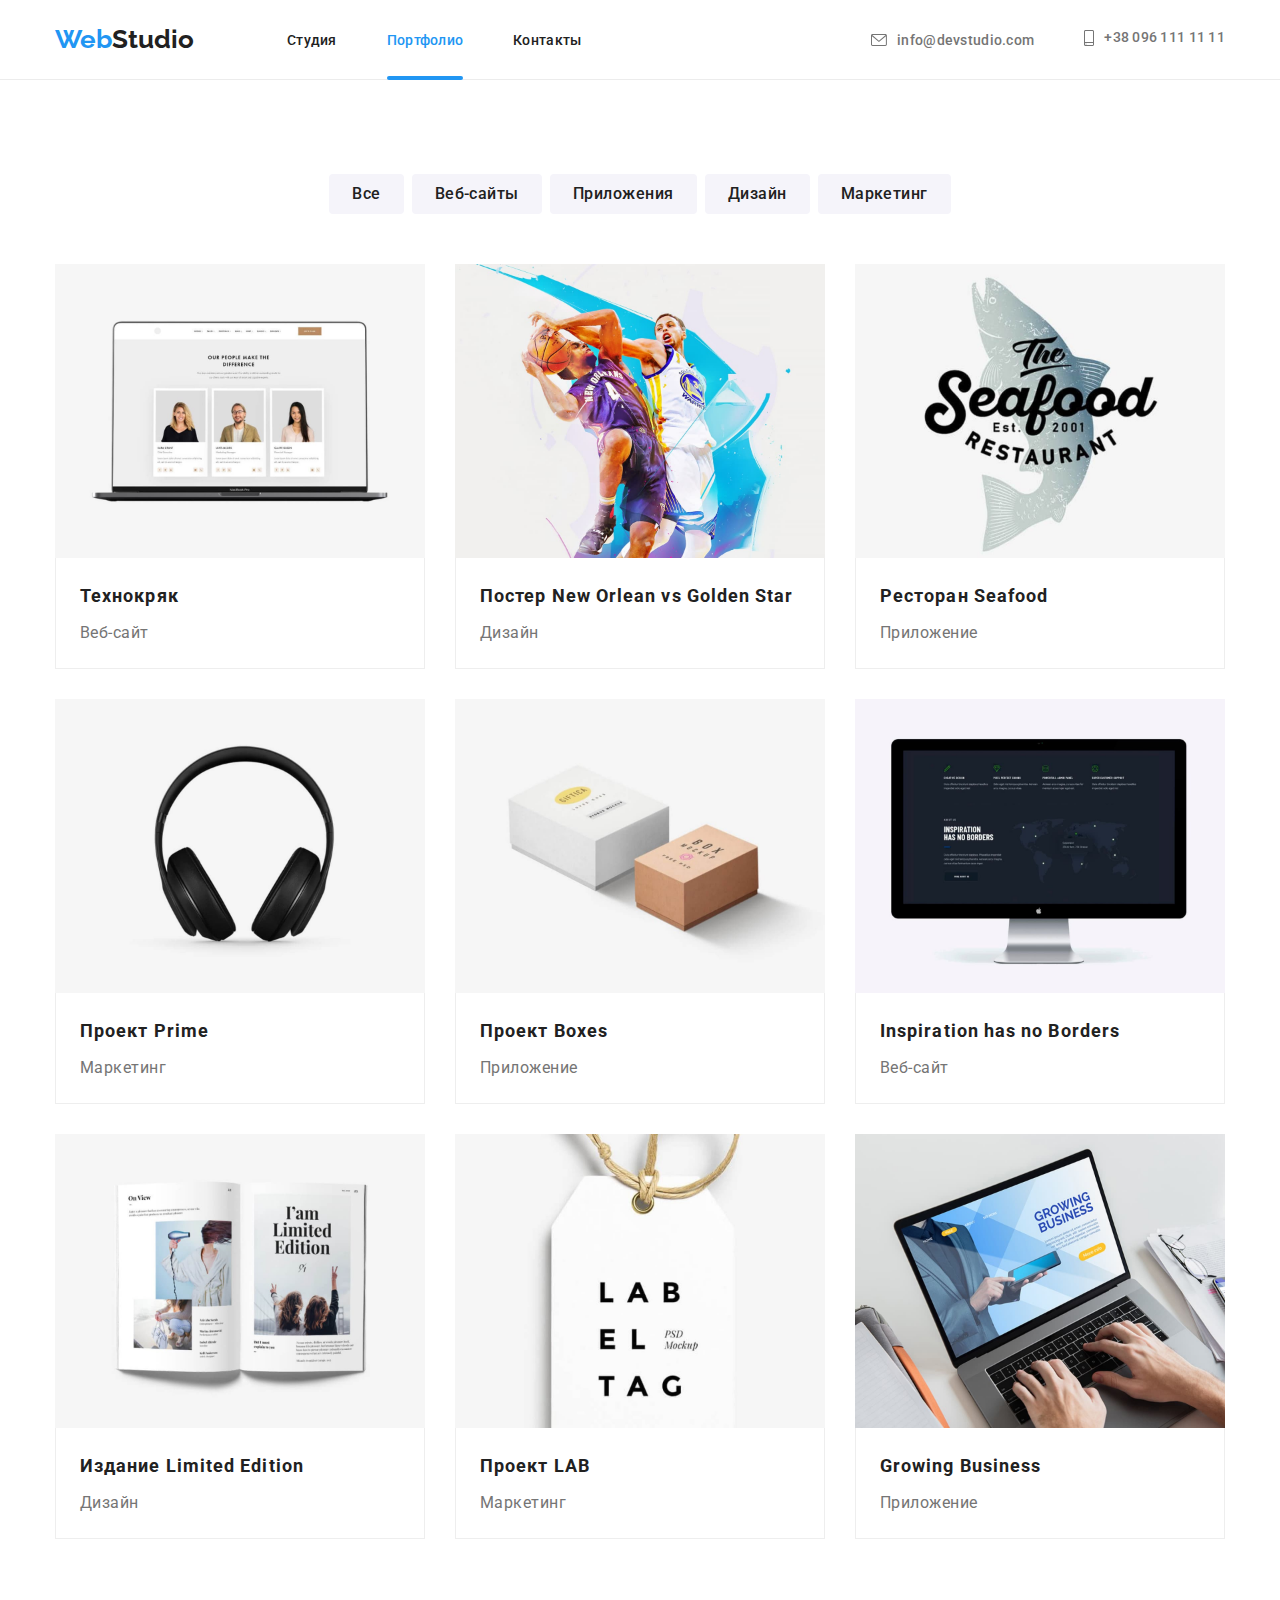
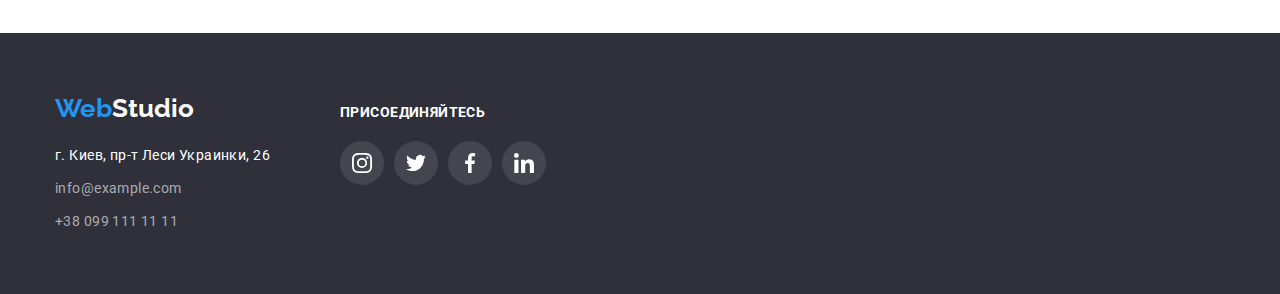
==== portfolio.html @ a5e1581c "Добавляет начальные файлы проекта" ====
<!DOCTYPE html>
<html lang="ru">
<head>
    <meta charset="UTF-8">
    <meta http-equiv="X-UA-Compatible" content="IE=edge">
    <meta name="viewport" content="width=device-width, initial-scale=1.0">
    <title>Portfolio</title>
    <link rel="preconnect" href="https://fonts.googleapis.com">
    <link rel="preconnect" href="https://fonts.gstatic.com" crossorigin>
    <link href="https://fonts.googleapis.com/css2?family=Raleway:wght@700&family=Roboto:wght@400;500;700;900&display=swap"
        rel="stylesheet">
    <link rel="stylesheet" href="./css/normalize.css" />
    <link rel="stylesheet" href="https://cdnjs.cloudflare.com/ajax/libs/modern-normalize/1.1.0/modern-normalize.min.css">
    <link rel="stylesheet" href="./css/styles.css" />

</head>
<body>
    <!--header-->
    <header class="content">
        <div class="container main-nav">
            <nav class="menu">
                <a class=logo href="./index.html"><span class="accent">Web</span>Studio</a>
                <ul class="menu-list no-markers">
                    <li class="menu-item">
                        <a href="./index.html" class="menu-link">Студия</a>
                    </li>
                    <li class="menu-item">
                        <a href="./portfolio.html" class="menu-link current">Портфолио</a>
                    </li>
                    <li class="menu-item">
                        <a href="#" class="menu-link">Контакты</a>
                    </li>
                </ul>
            </nav>
            <ul class="connection no-markers">
                <li class="connection-link">
                    <a href="mailto:info@devstudio.com" class="contact-us">
                        <svg class="contact-icon" width="16px" height="12px">
                            <use href="./images/sprite.svg#icon-envelope"></use>
                        </svg>
                        info@devstudio.com
                    </a>
                </li>
                <li class="connection-link">
                    <a href="tel+380961111111" class="contact-us">
                        <svg class="contact-icon" width="10px" height="16px">
                            <use href="./images/sprite.svg#icon-smartphone"></use>
                        </svg>
                        +38 096 111 11 11
                    </a>
                </li>
            </ul>
        </div>
    </header>
    <main>
        <section class="section">
            <div class="container">
                <h1 class="visually-hidden">Наши работы</h1> <!-- Надо будет скрыть этот элемент "h1"! --> 
                <ul class="filter no-markers">
                    <li class="filter-item"><button type="button" class="filter-button button">Все</button></li>
                    <li class="filter-item"><button type="button" class="filter-button button">Веб-сайты</button></li>
                    <li class="filter-item"><button type="button" class="filter-button button">Приложения</button></li>
                    <li class="filter-item"><button type="button" class="filter-button button">Дизайн</button></li>
                    <li class="filter-item"><button type="button" class="filter-button button">Маркетинг</button></li>
                </ul>
                <ul class="card-set no-markers">
                    <li class="card-set-item">
                        <a class="card-set-link" href="#">
                            <div class="card-thumb">
                                <img class="project-image" src="./images/technokryak.jpg" alt="экран макбука" width="370">
                                <div class="card-overlay">
                                    <p class="card-text">Ресурс предлагает комплексные предложения с разным уровнем функционала и сервисов. Все это позволит
                                        посетителю получить
                                        исчерпывающие сведения о компании или частном лице.</p>
                                </div> 
                            </div>
                            <div class="card-content">
                                <h2 class="title-project">Технокряк</h2>
                                <p class="project-description">Веб-сайт</p>
                            </div>
                        </a>
                    </li>
                    <li class="card-set-item">
                        <a class="card-set-link" href="#">
                            <div class="card-thumb">
                                <img class="project-image" src="./images/poster.jpg" alt="два парня играют в баскетбол" width="370">
                                <div class="card-overlay">
                                    <p class="card-text">Ресурс предлагает комплексные предложения с разным уровнем функционала и сервисов. Все это позволит
                                        посетителю получить
                                        исчерпывающие сведения о компании или частном лице.</p>
                                </div> 
                            </div>
                            <div class="card-content">
                                <h2 class="title-project">Постер New Orlean vs Golden Star</h2>
                                <p class="project-description">Дизайн</p>
                            </div>
                        </a>
                    </li>
                    <li class="card-set-item">
                        <a class="card-set-link" href="#">
                            <div class="card-thumb">
                                <img class="project-image" src="./images/seafood.jpg" alt="Логотип ресторана Сифуд" width="370">
                                <div class="card-overlay">
                                    <p class="card-text">Ресурс предлагает комплексные предложения с разным уровнем функционала и сервисов. Все это
                                        позволит
                                        посетителю получить
                                        исчерпывающие сведения о компании или частном лице.</p>
                                </div>
                            </div>
                            <div class="card-content">
                                <h2 class="title-project">Ресторан Seafood</h2>
                                <p class="project-description">Приложение</p>
                            </div>
                        </a>
                    </li>
                    <li class="card-set-item">
                        <a class="card-set-link" href="#">
                            <div class="card-thumb">
                                <img class="project-image" src="./images/prime.jpg" alt="Наушники" width="370">
                                <div class="card-overlay">
                                    <p class="card-text">Ресурс предлагает комплексные предложения с разным уровнем функционала и сервисов. Все это
                                        позволит
                                        посетителю получить
                                        исчерпывающие сведения о компании или частном лице.</p>
                                </div>
                            </div>
                            <div class="card-content">
                                <h2 class="title-project">Проект Prime</h2>
                                <p class="project-description">Маркетинг</p>
                            </div>
                        </a>
                    </li>
                    <li class="card-set-item">
                        <a class="card-set-link" href="#">
                            <div class="card-thumb">
                                <img class="project-image" src="./images/boxes.jpg" alt="Две коробки" width="370">
                                <div class="card-overlay">
                                    <p class="card-text">Ресурс предлагает комплексные предложения с разным уровнем функционала и сервисов. Все это
                                        позволит
                                        посетителю получить
                                        исчерпывающие сведения о компании или частном лице.</p>
                                </div>
                            </div>
                            <div class="card-content">
                                <h2 class="title-project">Проект Boxes</h2>
                                <p class="project-description">Приложение</p>
                            </div>
                        </a>
                    </li>
                    <li class="card-set-item">
                        <a class="card-set-link" href="#">
                            <div class="card-thumb">
                                <img class="project-image" src="./images/inspiration.jpg" alt="Экран компьютера" width="370">
                                <div class="card-overlay">
                                    <p class="card-text">Ресурс предлагает комплексные предложения с разным уровнем функционала и сервисов. Все это
                                        позволит
                                        посетителю получить
                                        исчерпывающие сведения о компании или частном лице.</p>
                                </div>
                            </div>
                            <div class="card-content">
                                <h2 class="title-project">Inspiration has no Borders</h2>
                                <p class="project-description">Веб-сайт</p>
                            </div>
                        </a>
                    </li>
                    <li class="card-set-item">
                        <a class="card-set-link" href="#">
                            <div class="card-thumb">
                                <img class="project-image" src="./images/Limited.jpg" alt="Открытая книга" width="370">
                                <div class="card-overlay">
                                    <p class="card-text">Ресурс предлагает комплексные предложения с разным уровнем функционала и сервисов. Все это
                                        позволит
                                        посетителю получить
                                        исчерпывающие сведения о компании или частном лице.</p>
                                </div>
                            </div>
                            <div class="card-content">
                                <h2 class="title-project">Издание Limited Edition</h2>
                                <p class="project-description">Дизайн</p>
                            </div>
                        </a>
                    </li>
                    <li class="card-set-item">
                        <a class="card-set-link" href="#">
                            <div class="card-thumb">
                                <img class="project-image" src="./images/LAB.jpg" alt="Бейдж с названием проетка" width="370">
                                <div class="card-overlay">
                                    <p class="card-text">Ресурс предлагает комплексные предложения с разным уровнем функционала и сервисов. Все это
                                        позволит
                                        посетителю получить
                                        исчерпывающие сведения о компании или частном лице.</p>
                                </div>
                            </div>
                            <div class="card-content">
                                <h2 class="title-project">Проект LAB</h2>
                                <p class="project-description">Маркетинг</p>
                            </div>
                        </a>
                    </li>
                    <li class="card-set-item">
                        <a class="card-set-link" href="#">
                            <div class="card-thumb">
                                <img class="project-image" src="./images/Business.jpg" alt="Работа за ноутбуком" width="370">
                                <div class="card-overlay">
                                     <p class="card-text">Ресурс предлагает комплексные предложения с разным уровнем функционала и сервисов. Все это
                                            позволит
                                            посетителю получить
                                            исчерпывающие сведения о компании или частном лице.</p>
                                </div>
                            </div>
                            <div class="card-content">
                                <h2 class="title-project">Growing Business</h2>
                                <p class="project-description">Приложение</p>
                            </div>
                        </a>
                    </li>
                </ul>
            </div>
        </section>
    </main>
    <!--footer-->
    <footer class="dark">
        <div class="container footer">
            <div class="contact-group">
                <a class=logo-footer href="./index.html"><span class="accent">Web</span>Studio</a>
                <address>
                    <ul class="contacts no-markers">
                        <li class="contacts-footer"><a class="find-us"
                                href="https://www.google.com/maps/place/бул.+Леси+Украинки,+26,+Киев" target="_blank"
                                rel="noreferrer noopener nofollow">г. Киев, пр-т Леси Украинки, 26</a></li>
                        <li class="contacts-footer"><a class=" mail-tel" href="mailto:info@example.com">info@example.com</a>
                        </li>
                        <li class="contacts-footer"><a class="mail-tel" href="tel:+380991111111">+38 099 111 11 11</a></li>
                    </ul>
                </address>
            </div>
            <div class="join">
                <p class="join-text">присоединяйтесь</p>
                <ul class="social-links no-markers">
                    <li class="join-social-links">
                        <a class="social-link-footer" href="#">
                            <svg class="social-link-icon" width="20px" height="20px">
                                <use href="./images/sprite.svg#icon-instagram"></use>
                            </svg>
                        </a>
                    </li>
                    <li class="join-social-links">
                        <a class="social-link-footer" href="#">
                            <svg class="social-link-icon" width="20px" height="20px">
                                <use href="./images/sprite.svg#icon-twitter"></use>
                            </svg>
                        </a>
                    </li>
                    <li class="join-social-links">
                        <a class="social-link-footer" href="#">
                            <svg class="social-link-icon" width="20px" height="20px">
                                <use href="./images/sprite.svg#icon-facebook"></use>
                            </svg>
                        </a>
                    </li>
                    <li class="join-social-links">
                        <a class="social-link-footer" href="#">
                            <svg class="social-link-icon" width="20px" height="20px">
                                <use href="./images/sprite.svg#icon-linkedin"></use>
                            </svg>
                        </a>
                    </li>
                </ul>
            </div>
        </div>
    </footer>
</body>
</html>
---- css/styles.css ----
:root {
    --primery-color: #212121;
    --secondary-color: #757575;
    --accent-color: #2196F3;
    --accent-color-hover: #188CE8;
    --light-color: #FFFFFF;
    --backgound-gray-color: #F5F4FA;
    --link-client-color: #AFB1B8;
    --image-border: 1px solid #EEEEEE;
    --primery-font: 'Roboto', sans-serif;
    --secondary-font: 'Raleway', sans-serif;
    --normal-font: 400;
    --medium-font: 500;
    --bolt-font: 700;
    --bolder-font: 900;
    --primary-font-size: 14px;
    --secondary-font-size: 16px;
}

/* ==============Общие стили и сброс============== */
body {
    background-color: var(--light-color);
    font-size: var(--primary-font-size);
    color: var(--primery-color);
    font-family: var(--primery-font);
    letter-spacing: 0,03em;
}
img {
    display: block;
    max-width: 100%;
}

.container {
    margin-left: auto;
    margin-right: auto;
    width: 1200px;
    padding-left: 15px;
    padding-right: 15px;
}

.no-markers {
    list-style: none;
    padding: 0;
    margin: 0;
}

.menu-link.current {
    color: var(--accent-color);
}

/* ==============/Общие стили и сброс============== */



/* =====================header===================== */

.content {
    padding-top: 24px;
    padding-bottom: 24px;
    border-bottom: 1px solid #ECECEC;
}

.menu {
    display: flex;
    align-items: center;
}

.menu-list {
    display: flex;
}

.logo {
    margin-right: 93px;
}

.menu-list .menu-item:not(:last-child) {
    margin-right: 50px;    
}

.logo {

    color: var(--primery-color);
    font-family: var(--secondary-font);
    font-size: 26px;
    font-weight: var(--bolt-font);
    line-height: 1.19;
    text-decoration: none;
    letter-spacing: 0.03;
}

.accent {
    color: var(--accent-color);
}


.menu-link {
    position: relative;

    color: var(--primery-color);
    font-weight: var(--medium-font);
    text-decoration: none;
    line-height: 1.14;
    letter-spacing: 0.02em;

    padding-top: 32px;
    padding-bottom: 32px;
    bottom: -1px;

    transition: color 250ms cubic-bezier(0.4, 0, 0.2, 1);
}


.current::after {
    content: '';

    position: absolute;
    left: 0;
    bottom: 0;

    display: block;
    width: 100%;
    height: 4px;
    border-radius: 2px;
    background-color: var(--accent-color);
}


.menu-link:hover, 
.menu-link:focus {
    color: var(--accent-color);
}

.connection {
    display: flex;
    align-items: baseline;
    margin-left: auto;
}

.contact-icon {
    fill: currentColor;
    margin-right: 10px;
}

.contact-icon:hover,
.contact-icon:focus {
    fill: currentColor;
}

.connection .connection-link + .connection-link {
    margin-left: 50px;
}

.contact-us {
    display: flex;
    align-items: center;
    color: var(--secondary-color);
    font-weight: var(--medium-font);
    line-height: 1.14;
    letter-spacing: 0.02em;
    text-decoration: none;

    transition: color 250ms cubic-bezier(0.4, 0, 0.2, 1);
}
.contact-us:hover,
.contact-us:focus {
    color: var(--accent-color);
}

/* =====================/header===================== */



/* ==================hero (overlay)================= */

.main-nav {
    display: flex;
    align-items: center;
}

/* backblack */
.section.overlay {
    max-width: 1600px;
    height: 600px;
    margin-left: auto;
    margin-right: auto;
    background-color: #2F303A;
    text-align: center;
    padding-top: 200px;
    padding-bottom: 200px;

    background-image: linear-gradient(
        to right,
        rgba(47, 48, 58, 0.4),
        rgba(47, 48, 58, 0.4)
    ),
    url(../images/background-hero-img.jpg);
    background-repeat: no-repeat;
    background-position: center;
}

.hero-title {
    width: 696px;
    margin-left: auto;
    margin-right: auto;
    margin-top: 0;
    margin-bottom: 30px;

    color: var(--light-color);
    font-weight: var(--bolder-font);
    font-size: 44px;
    font-family: var(--primery-font);
    line-height: 1.36;
    letter-spacing: 0.06em;
    text-transform: uppercase;
}

.button {
    font-family: inherit;
    border: 1px solid transparent;

    transition: background-color 250ms cubic-bezier(0.4, 0, 0.2, 1), box-shadow 250ms cubic-bezier(0.4, 0, 0.2, 1), color 250ms cubic-bezier(0.4, 0, 0.2, 1);
}
.contained {
    padding: 10px 32px;
    margin-left: auto;
    margin-right: auto;
    min-width: 200px;

    color: var(--light-color);
    background-color: var(--accent-color);
    font-weight: var(--bolt-font);
    font-size: var(--secondary-font-size);
    line-height: 1.88;
    letter-spacing: 0.06em;
    cursor: pointer;
    text-align: center;
    border-radius: 4px;
    box-shadow: 0px 4px 4px rgba(0, 0, 0, 0.15);

}

.contained:hover,
.contained:focus {
    background-color: var(--accent-color-hover);
}

/* ==================/hero (overlay)================= */



/* ====================benefits=======================*/
.visually-hidden {
    position: absolute;
    white-space: nowrap;
    width: 1px;
    height: 1px;
    overflow: hidden;
    border: 0;
    padding: 0;
    clip: rect(0 0 0 0);
    clip-path: inset(50%);
    margin: -1px;
    /* Cкрытый элемент */
}

.benefits-content {
    display: flex;
}

.benefits-item:not(:last-child) {
    margin-right: 30px;
}

.benefits-icon-container {
    display: flex;
    justify-content: center;
    align-items: center;
    width: 270px;
    height: 120px;
    background-color: var(--backgound-gray-color);
    margin-bottom: 30px;
    border-radius: 4px;
}

.achivements {
    margin-top: 0;
    margin-bottom: 10px;

    font-weight: var(--bolt-font);
    font-size: var(--primary-font-size);
    line-height: 1.14;
    letter-spacing: 0.03em;
    text-transform: uppercase;
}
.description {
    margin-top: 0;
    margin-bottom: 0;

    color: var(--secondary-color);
    font-weight: var(--normal-font);
    font-size: var(--primary-font-size);
    line-height: 1.71;
    letter-spacing: 0.03em;
}

/* ====================/benefits=======================*/



/* =====================products=======================*/
.section.services {
    padding-top: 0;
}

.head-title {
    margin-top: 0;
    margin-bottom: 50px;

    font-weight: var(--bolt-font);
    font-size: 36px;
    line-height: 1.17;
    text-align: center;
    letter-spacing: 0.03em;
}

.services-content {
    display: flex;
}

.services-content .services-image:not(:last-child) {
    margin-right: 30px;
}





.services-thumb {
    position: relative;
}


.services-overlay {
    position: absolute;
    transform-origin: bottom center;
    bottom: 0;

    width: 370px;
    height: 70px;
    background-color: rgba(47, 48, 58, 0.8);

}

.services-name {
    margin-top: 27px;
    margin-bottom: 27px;
    


    font-weight: var(--bolt-font);
    font-size: var(--primary-font-size);
    line-height: 1.14;
    text-align: center;
    letter-spacing: 0.03em;
    text-transform: uppercase;

    color: var(--light-color);
}


/* =====================/products=======================*/



/* ========================team=========================*/
.gray-background {
    background-color: var(--backgound-gray-color);
}

.section {
    padding-top: 94px;
    padding-bottom: 94px;
}

.team {
    display: flex;
}

.team-item {
    width: 270px;
    text-align: center;

    background-color: var(--light-color);
    box-shadow: 0px 1px 3px rgba(0, 0, 0, 0.12), 0px 1px 1px rgba(0, 0, 0, 0.14), 0px 2px 1px rgba(0, 0, 0, 0.2);
    border-radius: 0px 0px 4px 4px;
}

.team .team-item:not(:last-child) {
    margin-right: 30px;
}

.employee-photo {
    margin-top: 0;
    margin-bottom: 0;
}

.card-information {
    padding-top: 30px;
    padding-bottom: 30px;
}

.person {
    margin-top: 0;
    margin-bottom: 10px;

    font-weight: var(--medium-font);
    font-size: var(--secondary-font-size);
    line-height: 1.19;
    letter-spacing: 0.03em;
}
.profession {
    margin-top: 0;
    margin-bottom: 16px;

    color: var(--secondary-color);
    font-weight: var(--normal-font);
    font-size: var(--secondary-font-size);
    line-height: 1.19;
    letter-spacing: 0.03em;
}


.social-links-list {
    display: flex;
    align-items: center;
    justify-content: center;
    gap: 10px;
}

.card-social-link {
    width: 44px;
    height: 44px;
    border-radius: 50%;
}

.personal-social-links {
    display: flex;
    justify-content: center;
    align-items: center;
    text-decoration: none;
    color: var(--link-client-color);
    width: 100%;
    height: 100%;
    border-radius: 50%;

    transition: background-color 250ms cubic-bezier(0.4, 0, 0.2, 1), color 250ms cubic-bezier(0.4, 0, 0.2, 1);
}

.personal-social-links:hover,
.personal-social-links:focus {
    color: var(--light-color);
    background-color: var(--accent-color);
}

.personal-social-link-icon {
    fill: currentColor;
}

/* ========================/team=========================*/



/* =======================clients=========================*/

.clients-list {
    display: flex;
    justify-content: center;
    align-items: center;
    
}

.client {
    width: 170px;
    height: 92px;
}

.client-link {
    display: flex;
    align-items: center;
    justify-content: center;
    color: var(--link-client-color);
    width: 100%;
    height: 100%;
    border: 1px solid currentColor;
    border-radius: 4px;

    transition: color 250ms cubic-bezier(0.4, 0, 0.2, 1), border 250ms cubic-bezier(0.4, 0, 0.2, 1);
}

.client-link:hover,
.client-link:focus {
    color: var(--accent-color);
    border-color: currentColor;
}

.client:not(:last-child) {
    margin-right: 30px;
}

.client-icon {
    fill: currentColor;
}

/* =======================/clients=========================*/



/* =======================footer=========================*/

.dark {
    background-color: #2F303A;
    padding-top: 60px;
    padding-bottom: 60px;
}
.footer {
    display: flex;
    align-items: baseline;
}

.logo-footer {
    display: inline-block;
    margin-bottom: 20px;

    color: var(--light-color);
    font-family: var(--secondary-font);
    font-size: 26px;
    font-weight: 700;
    line-height: 1.19;
    text-decoration: none;
    letter-spacing: 0.03;
}

.contacts {
    display: inline-block;
}


.contacts-footer {
    display: block;
    margin-top: 0;
}

.no-markers .contacts-footer:not(:last-child) {
    margin-bottom: 9px;
}

.find-us {
    color: #FFFFFF;
    font-style: normal;
    font-weight: var(--normal-font);
    font-size: var(--primary-font-size);
    line-height: 1.71;
    letter-spacing: 0.03em;
    text-decoration: none;

    transition: color 250ms cubic-bezier(0.4, 0, 0.2, 1);
}

.mail-tel {
    color: rgba(255, 255, 255, 0.6);
    font-style: normal;
    font-weight: var(--normal-font);
    font-size: var(--primary-font-size);
    line-height: 1.71;

    letter-spacing: 0.03em;
    text-decoration: none;

    transition: color 250ms cubic-bezier(0.4, 0, 0.2, 1);
}

.find-us:hover,
.find-us:focus {
    color: var(--accent-color)
}

.mail-tel:hover,
.mail-tel:focus {
    color: var(--accent-color)
}

.join {
    margin-left: 70px;
}

.join-text {
    font-family: var(--primery-font);
    font-weight: var(--bolt-font);
    font-size: var(--primary-font-size);
    line-height: 1.14;
    letter-spacing: 0.03em;
    text-transform: uppercase;
    color: #FFFFFF;

    margin-top: 0;
    margin-bottom: 20px;  
}

.social-links {
    display: flex;
    gap: 10px;
}

.join-social-links {
    width: 44px;
    height: 44px;
}

.social-link-footer {
    display: flex;
    justify-content: center;
    align-items: center;
    width: 100%;
    height: 100%;
    text-decoration: none;
    color: var(--light-color);
    background-color: rgba(255, 255, 255, 0.1);
    border-radius: 50%;

    transition: background-color 250ms cubic-bezier(0.4, 0, 0.2, 1);
}

.social-link-footer:hover,
.social-link-footer:focus {
    background-color: var(--accent-color)
}

.social-link-icon {
    fill: currentColor
}

/* =======================footer=========================*/



/*=====================backdrop & modal===================*/

.backdrop {
    position: fixed;
    top: 0;
    left: 0;
    width: 100%;
    height: 100%;
    background-color: rgba(0, 0, 0, 0.2);

    opacity: 1;
    transition: opacity 250ms cubic-bezier(0.4, 0, 0.2, 1), visibility 250ms cubic-bezier(0.4, 0, 0.2, 1);
}

.backdrop.is-hidden {
    opacity: 0;
    pointer-events: none;
    visibility: hidden;
}

.backdrop.is-hidden .modal {
    transform: translate(-50%, -50%) scale(1.1);
}

.modal {
    position: absolute;
    top: 50%;
    left: 50%;

    width: 528px;
    height: 581px;
    background: var(--light-color);
    box-shadow: 0px 1px 3px rgba(0, 0, 0, 0.12), 0px 1px 1px rgba(0, 0, 0, 0.14), 0px 2px 1px rgba(0, 0, 0, 0.2);
    border-radius: 4px;

    transform: translate(-50%, -50%) scale(1);
    transition: transform 250ms cubic-bezier(0.4, 0, 0.2, 1);
}

.close {
    position: absolute;
    top: 8px;
    right: 8px;


    width: 30px;
    height: 30px;
    border: 1px solid rgba(0, 0, 0, 0.1);
    border-radius: 50%;
    background-color: var(--light-color);
    cursor: pointer;

}

.close-cross-icon {
    position: absolute;
    top: 50%;
    left: 50%;
    transform: translate(-50%, -50%);
    fill: rgba(0, 0, 0, 1);

    transition: fill 250ms cubic-bezier(0.4, 0, 0.2, 1);
}

.close:hover .close-cross-icon,
.close:focus .close-cross-icon {
    fill: var(--accent-color);
}

/*=====================/backdrop & modal===================*/





/*====================СТРАНИЧКА PORTFOLIO================*/

/*====================кнопки-фильтры====================*/

.filter {
    display: flex;
    justify-content: center;
    margin-bottom: 50px;
}

.filter .filter-item:not(:last-child) {
    margin-right: 8px;
}

.filter-button {
    padding: 6px 22px;
    border-radius: 4px;

    color: var(--primery-color);
    background-color: var(--backgound-gray-color);
    font-family: var(--primery-font);
    font-weight: var(--medium-font);
    font-size: var(--secondary-font-size);
    line-height: 1.62;
    text-align: center;
    letter-spacing: 0.03em;
    cursor: pointer;
}

.filter-button:hover,
.filter-button:focus {
    color: var(--light-color);
    background-color: var(--accent-color);
    box-shadow: 0px 3px 1px rgba(0, 0, 0, 0.1), 0px 1px 2px rgba(0, 0, 0, 0.08), 0px 2px 2px rgba(0, 0, 0, 0.12);
}

/*====================/кнопки-фильтры====================*/



/*========================card-set=======================*/

.project-image {
    margin-top: 0;
    margin-bottom: 0px;
}

.title-project {
    margin-top: 0;
    margin-bottom: 4px;

    font-size: 18px;
    font-weight: var(--bolt-font);
    line-height: 2.0;
    letter-spacing: 0.06em;
}

.card-set {
    display: flex;
    flex-wrap: wrap;
    margin-top: -30px;
    margin-left: -30px;
}

.card-set>.card-set-item {
    flex-basis: calc(100% / 3 - 30px);
    margin-left: 30px;
    margin-top: 30px;
}

.card-set-link {
    display: block;
    text-decoration: none;
    color: var(--primery-color);

    transition: box-shadow 250ms cubic-bezier(0.4, 0, 0.2, 1);
}

.card-set-link:hover,
.card-set-link:focus {
    box-shadow: 0px 1px 1px rgba(0, 0, 0, 0.12), 0px 4px 4px rgba(0, 0, 0, 0.06), 1px 4px 6px rgba(0, 0, 0, 0.16);
}

.card-thumb {
    position: relative;
    overflow: hidden;
}



.card-overlay {
    position: absolute;
    top: 0;
    left: 0;
    width: 100%;
    height: 100%;
    background-color: rgba(33, 150, 243, 0.9);
    
    /* opacity: 0; */
    transform: translateY(+100%);
    transition: transform 250ms cubic-bezier(0.4, 0, 0.2, 1);
}


.card-set-link:hover .card-overlay,
.card-set-link:focus .card-overlay 
{
    transform: translateY(0%);
}

.card-text {
    position: absolute; 
    width: 322px;
    top: 50%;
    left: 50%;
    transform: translate(-50%, -50%);

    margin-top: 0;
    margin-bottom: 0;

    font-weight: var(--normal-font);
    font-size: 18px;
    line-height: 1.56;
    letter-spacing: 0.03em;
    color: var(--light-color);
}

.card-content {
    padding: 20px 24px;
    border-bottom: var(--image-border);
    border-right: var(--image-border);
    border-left: var(--image-border);
    
}

.project-description {
    margin-top: 0;
    margin-bottom: 0;

    color: var(--secondary-color);
    font-weight: var(--normal-font);
    font-size: var(--secondary-font-size);
    line-height: 1.88;
    letter-spacing: 0.03em;
}

/*========================/card-set=======================*/
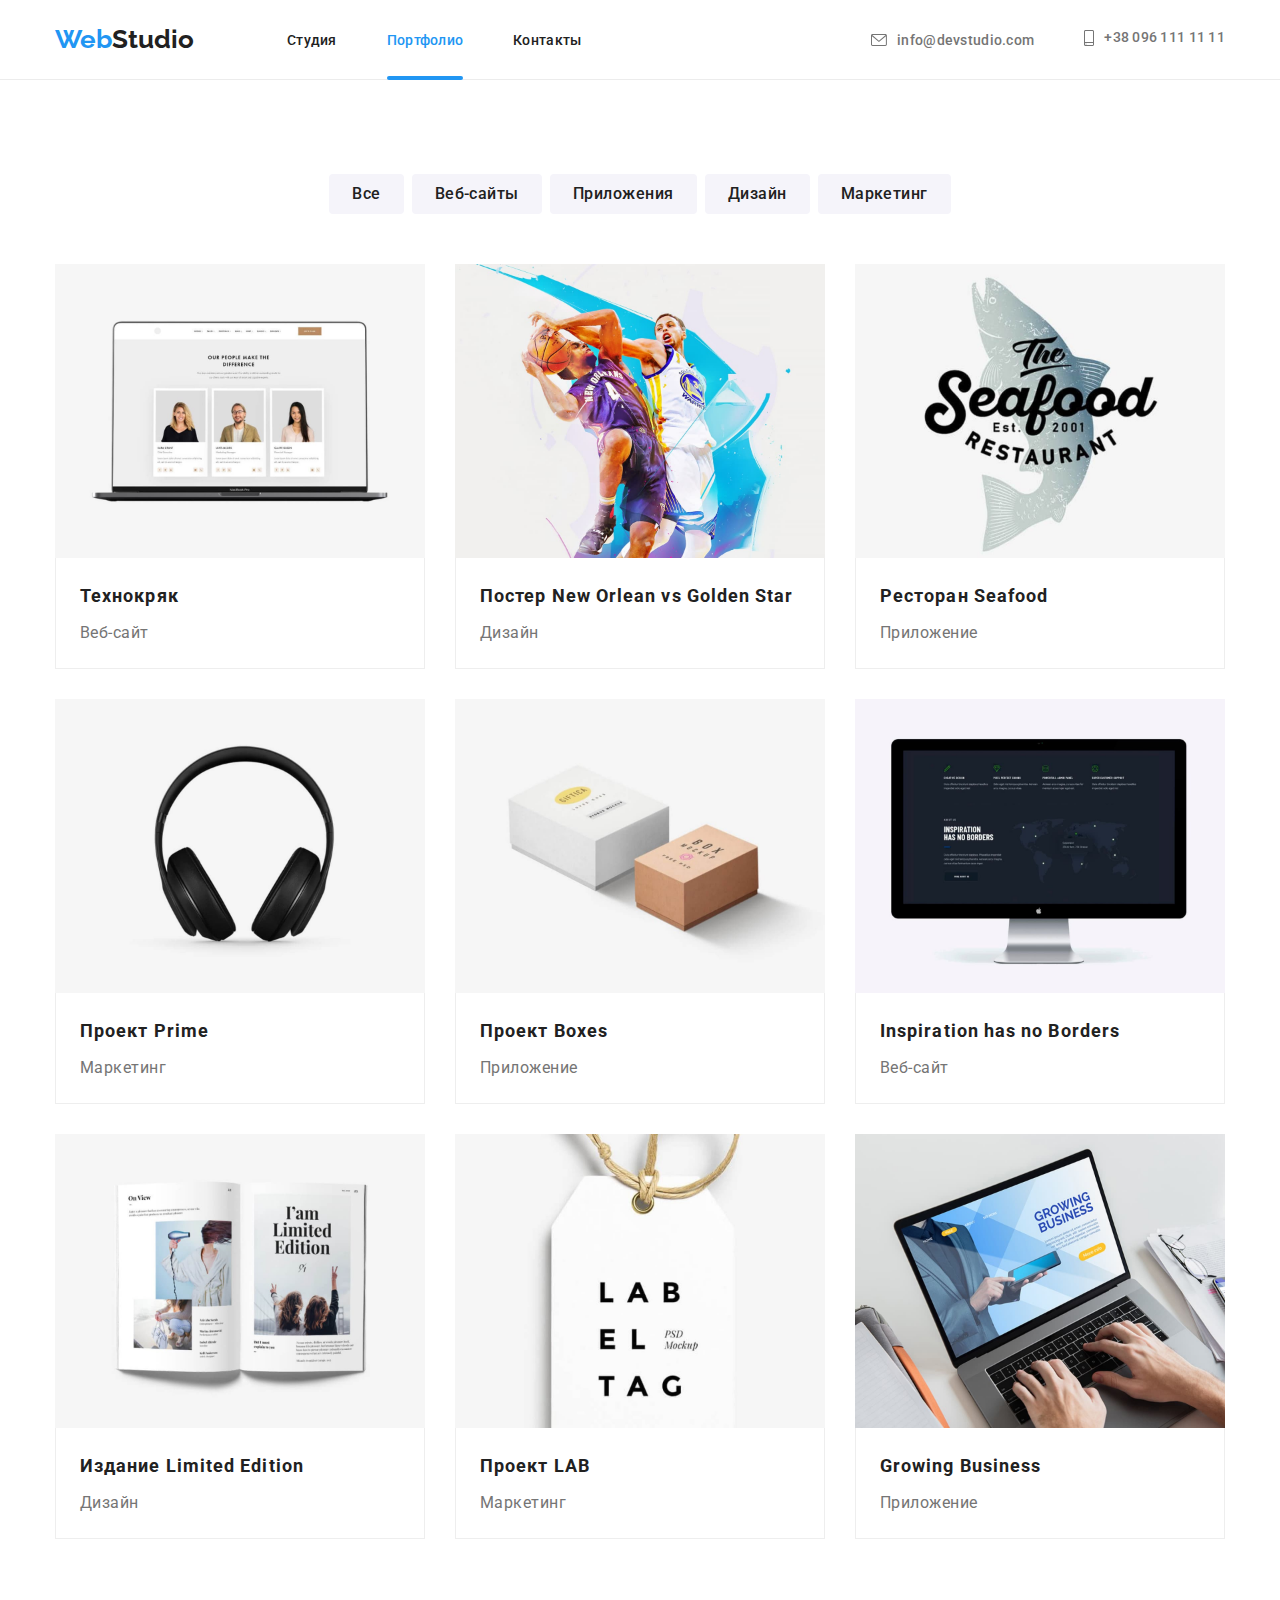
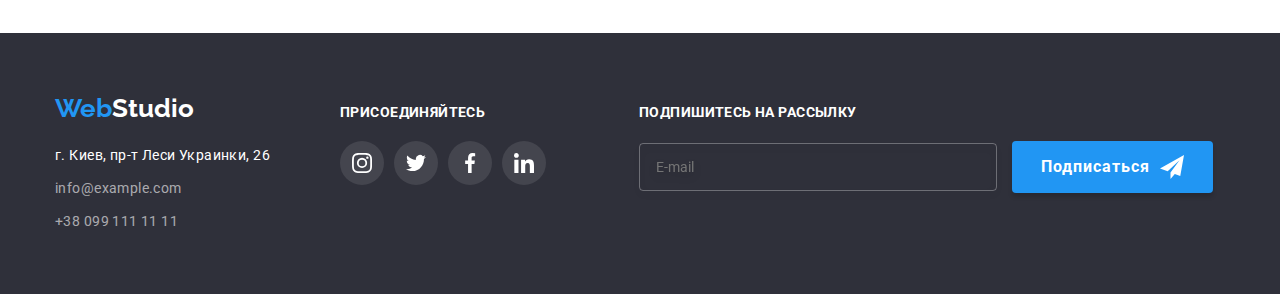
==== commit fa1b480c: "Оформляет стили формы модалки через CSS" ====
--- a/portfolio.html
+++ b/portfolio.html
@@ -229,8 +229,7 @@
                         <li class="contacts-footer"><a class="find-us"
                                 href="https://www.google.com/maps/place/бул.+Леси+Украинки,+26,+Киев" target="_blank"
                                 rel="noreferrer noopener nofollow">г. Киев, пр-т Леси Украинки, 26</a></li>
-                        <li class="contacts-footer"><a class=" mail-tel" href="mailto:info@example.com">info@example.com</a>
-                        </li>
+                        <li class="contacts-footer"><a class=" mail-tel" href="mailto:info@example.com">info@example.com</a></li>
                         <li class="contacts-footer"><a class="mail-tel" href="tel:+380991111111">+38 099 111 11 11</a></li>
                     </ul>
                 </address>
@@ -267,6 +266,16 @@
                         </a>
                     </li>
                 </ul>
+            </div>
+            <div class="footer-form-input">
+                <p class="join-text">Подпишитесь на рассылку</p>
+                <input class="input-email" type="email" name="email" placeholder="E-mail" />
+                <button class="button contained subscribe" type="submit">
+                    Подписаться
+                    <svg class="subscribe-send-icon" width="24px" height="24px">
+                        <use href="./images/sprite.svg#icon-subscribe-send"></use>
+                    </svg>
+                </button>
             </div>
         </div>
     </footer>
--- a/css/styles.css
+++ b/css/styles.css
@@ -48,6 +48,16 @@
     color: var(--accent-color);
 }
 
+ul {
+    list-style: none;
+    margin: 0;
+    padding: 0;
+}
+
+
+p {
+    margin: 0;
+}
 /* ==============/Общие стили и сброс============== */
 
 
@@ -639,6 +649,36 @@
     fill: currentColor
 }
 
+.footer-form-input {
+    margin-left: 93px;
+}
+
+.input-email {
+    width: 358px;
+
+    padding: 15px 16px;
+    background: transparent;
+    border: 1px solid rgba(255, 255, 255, 0.3);
+    filter: drop-shadow(0px 4px 4px rgba(0, 0, 0, 0.15));
+    border-radius: 4px;
+    
+    color: var(--light-color);
+}
+
+.subscribe {
+    display: inline-flex;
+    align-items: center;
+
+    margin-left: 12px;
+    padding: 10px 28px;
+}
+
+.subscribe-send-icon {
+    margin-left: 10px;
+
+    fill: var(--light-color);
+}
+
 /* =======================footer=========================*/
 
 
@@ -673,10 +713,10 @@
     left: 50%;
 
     width: 528px;
-    height: 581px;
     background: var(--light-color);
     box-shadow: 0px 1px 3px rgba(0, 0, 0, 0.12), 0px 1px 1px rgba(0, 0, 0, 0.14), 0px 2px 1px rgba(0, 0, 0, 0.2);
     border-radius: 4px;
+    padding: 40px;
 
     transform: translate(-50%, -50%) scale(1);
     transition: transform 250ms cubic-bezier(0.4, 0, 0.2, 1);
@@ -686,7 +726,6 @@
     position: absolute;
     top: 8px;
     right: 8px;
-
 
     width: 30px;
     height: 30px;
@@ -694,7 +733,6 @@
     border-radius: 50%;
     background-color: var(--light-color);
     cursor: pointer;
-
 }
 
 .close-cross-icon {
@@ -713,6 +751,163 @@
 }
 
 /*=====================/backdrop & modal===================*/
+
+
+
+/* ==========Оформление наполнения модального окна========= */
+
+.form-title {
+    font-weight: var(--bolt-font);
+    font-size: 20px;
+    line-height: 1.15;
+    text-align: center;
+    letter-spacing: 0.03em;
+
+    color: var(--primery-color);
+
+    margin-bottom: 12px;
+}
+
+.modal-form-item {
+    
+    display: flex;
+    flex-direction: column;
+    margin-bottom: 10px;
+
+}
+
+.modal-form-label {
+    display: block;
+
+    font-weight: var(--normal-font);
+    font-size: 12px;
+    line-height: 1.17;
+    letter-spacing: 0.01em;
+
+    color: var(--secondary-color);
+
+    margin-bottom: 4px;
+}
+
+.input-container {
+    position: relative;
+    
+}
+
+.input-text {
+    padding: 12px 42px;
+    width: 100%;
+
+    border: 1px solid rgba(33, 33, 33, 0.2);
+    border-radius: 4px;
+
+    transition: border 250ms cubic-bezier(0.4, 0, 0.2, 1);
+}
+
+.input-text:focus {
+    border: 1px solid var(--accent-color);
+    outline: none;
+}
+
+.input-icon {
+    transition: fill 250ms cubic-bezier(0.4, 0, 0.2, 1);
+}
+
+.input-text:focus + .input-icon {
+    fill: var(--accent-color);
+}
+
+.form-input-icon {
+    position: absolute;
+    top: 50%;
+    left: 15px;
+    transform: translate(0, -50%);
+}
+
+.comment-place {
+    resize: none;
+    width: 100%;
+    margin-bottom: 20px;
+    
+    border: 1px solid rgba(33, 33, 33, 0.2);
+    border-radius: 4px;
+
+    padding: 12px 16px;
+
+    transition: border 250ms cubic-bezier(0.4, 0, 0.2, 1);
+}
+
+.comment-place:focus {
+    border: 1px solid var(--accent-color);
+    outline: none;  
+}
+
+.comment-place::placeholder {
+    
+    font-size: 12px;
+    line-height: 1.16;
+    letter-spacing: 0.01em;
+    
+    color: rgba(117, 117, 117, 0.5);
+}
+
+.agree-text {
+    display: inline-flex;
+    align-items: center;
+
+    margin-bottom: 30px;
+}
+
+.agree-checkbox {
+    
+    position: absolute;
+    width: 1px;
+    height: 1px;
+    margin: -1px;
+    border: 0;
+    padding: 0;
+    clip: rect(0 0 0 0);
+    overflow: hidden;
+}
+
+.checkbox-icon {
+    display: inline-block;
+    margin-right: 8px;
+    
+    width: 16px;
+    height: 15px;
+  
+    background-image: url(../images/uncheck.svg);
+}
+
+
+.agree-checkbox:checked + .checkbox-icon {
+    background-image: url(../images/check.svg);
+}
+
+.agree-text {
+    margin-left: 8px;
+
+    font-size: 14px;
+    line-height: 1.71;
+    letter-spacing: 0.03em;
+
+    color: var(--secondary-color);
+}
+
+.policy {
+    color: rgba(33, 150, 243, 1);
+}
+
+.submit {
+    display: block;
+    margin: auto, 0;
+    padding: 10px 55px;
+}
+
+
+/* ==========/Оформление наполнения модального окна========= */
+
 
 
 
